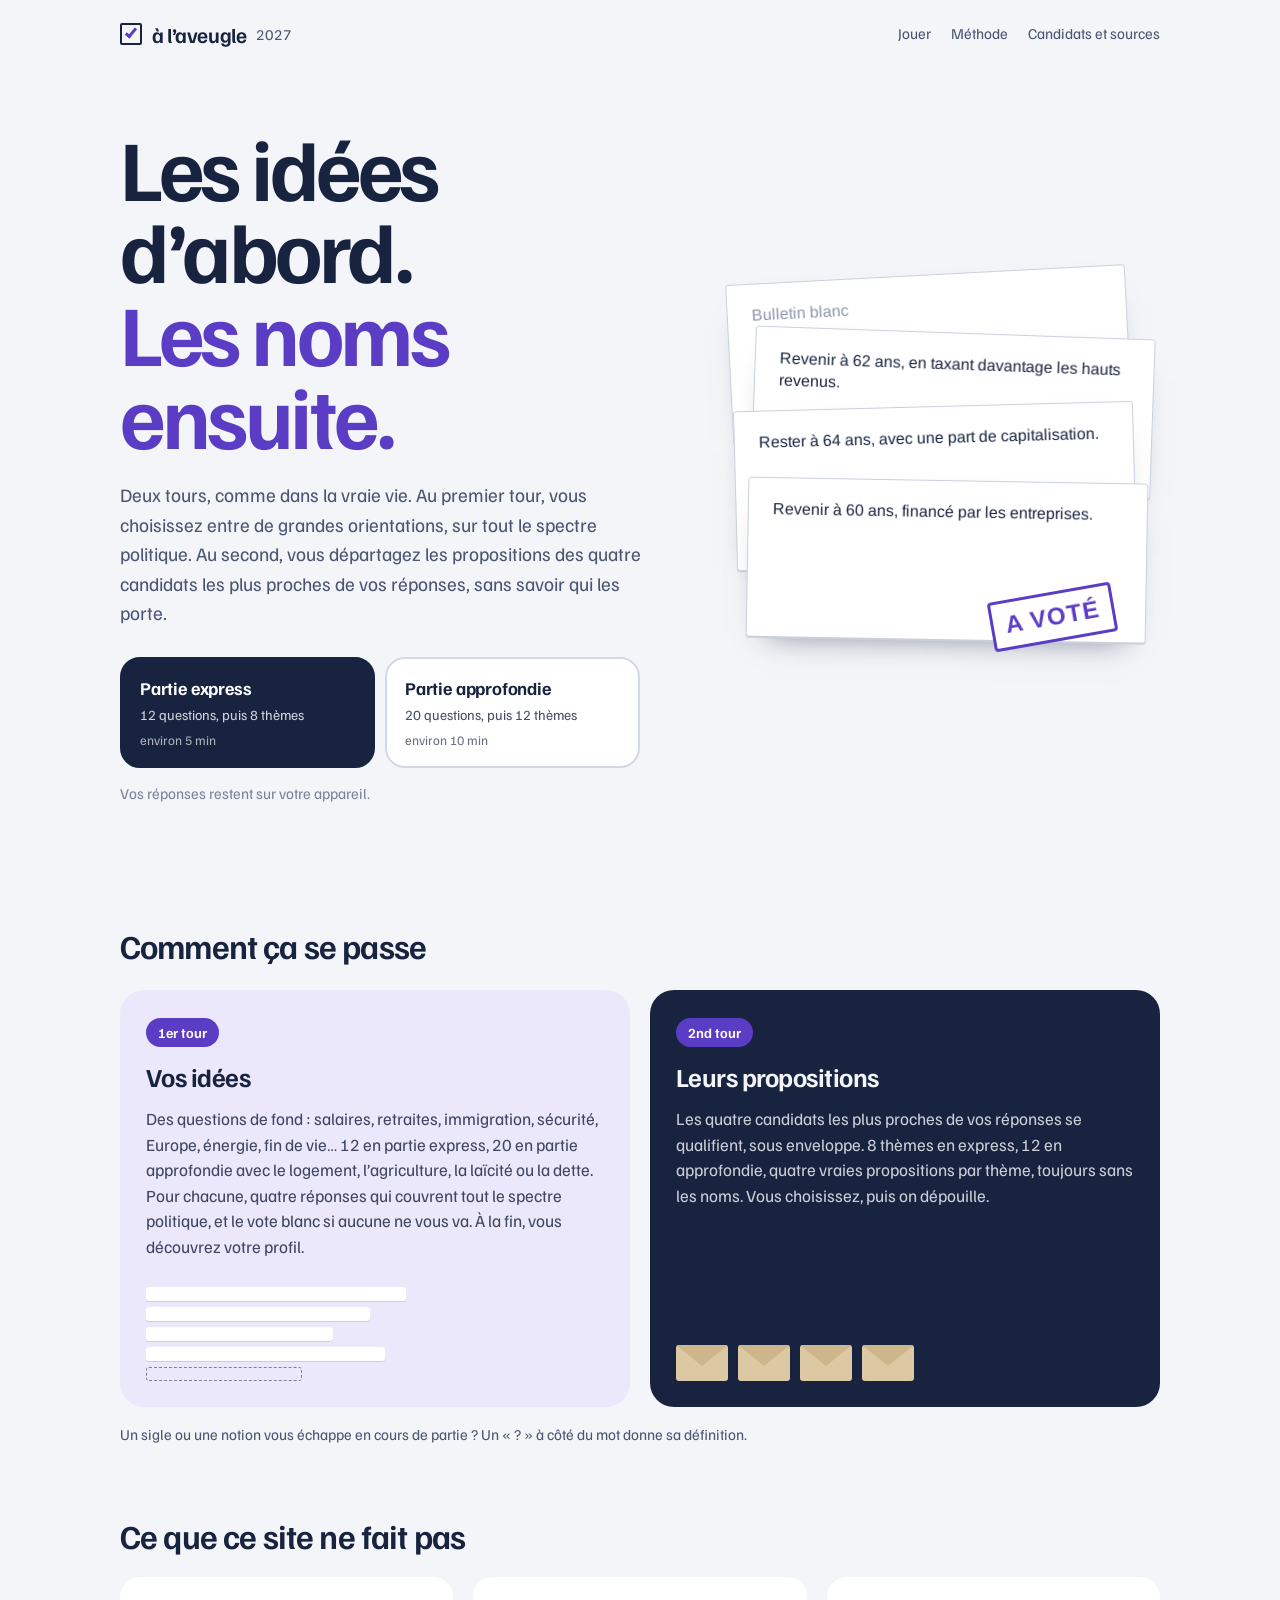
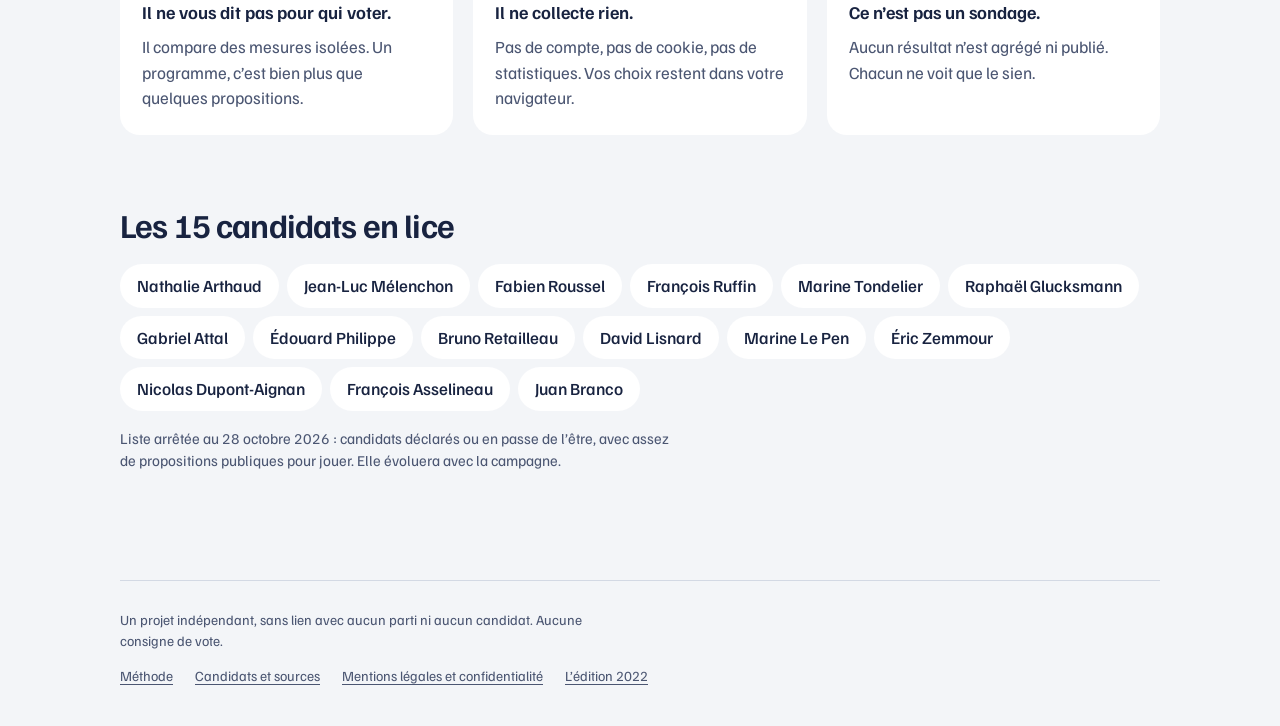
==== index.html @ 5c39a423 "À l'aveugle 2027 : mise en ligne sous l'organisation alaveugle2027 Co-Authored-By: Claude Opus 5.5 <" ====
<!doctype html>
<html lang="fr">
<head>
  <meta charset="utf-8">
  <meta name="viewport" content="width=device-width, initial-scale=1, viewport-fit=cover">
  <title>À l’aveugle 2027 · Des idées d’abord, les noms ensuite</title>
  <meta name="description" content="Un jeu en deux tours pour la présidentielle 2027 : choisissez des idées sans savoir qui les porte, puis découvrez les candidats qui vous ressemblent.">
  <meta property="og:title" content="À l’aveugle 2027">
  <meta property="og:description" content="Des idées d’abord, les noms ensuite. Deux tours, environ cinq minutes, aucune donnée collectée.">
  <meta property="og:type" content="website">
  <meta name="theme-color" content="#F3F5F8" media="(prefers-color-scheme: light)">
  <meta name="theme-color" content="#10172A" media="(prefers-color-scheme: dark)">
  <link rel="icon" href="data:image/svg+xml,%3Csvg xmlns='http://www.w3.org/2000/svg' viewBox='0 0 32 32'%3E%3Crect x='3' y='6' width='26' height='20' rx='1.5' fill='%23fff' stroke='%23182340' stroke-width='2'/%3E%3Cpath d='M9 16.5l4.5 4L23 11' fill='none' stroke='%235B3CC4' stroke-width='3.2' stroke-linecap='round' stroke-linejoin='round'/%3E%3C/svg%3E">
  <script type="module" crossorigin src="./assets/index-DDqGh8D1.js"></script>
  <link rel="stylesheet" crossorigin href="./assets/index-BoQ_XNxM.css">
</head>
<body>
  <div id="root"></div>
  <noscript>Ce jeu a besoin de JavaScript pour fonctionner.</noscript>
</body>
</html>
---- assets/index-BoQ_XNxM.css ----
@font-face{font-family:Familjen Grotesk Variable;font-style:normal;font-display:swap;font-weight:400 700;src:url(./familjen-grotesk-vietnamese-wght-normal-DKRsWTd7.woff2) format("woff2-variations");unicode-range:U+0102-0103,U+0110-0111,U+0128-0129,U+0168-0169,U+01A0-01A1,U+01AF-01B0,U+0300-0301,U+0303-0304,U+0308-0309,U+0323,U+0329,U+1EA0-1EF9,U+20AB}@font-face{font-family:Familjen Grotesk Variable;font-style:normal;font-display:swap;font-weight:400 700;src:url(./familjen-grotesk-latin-ext-wght-normal-Cvgdx4cy.woff2) format("woff2-variations");unicode-range:U+0100-02BA,U+02BD-02C5,U+02C7-02CC,U+02CE-02D7,U+02DD-02FF,U+0304,U+0308,U+0329,U+1D00-1DBF,U+1E00-1E9F,U+1EF2-1EFF,U+2020,U+20A0-20AB,U+20AD-20C0,U+2113,U+2C60-2C7F,U+A720-A7FF}@font-face{font-family:Familjen Grotesk Variable;font-style:normal;font-display:swap;font-weight:400 700;src:url(./familjen-grotesk-latin-wght-normal-CfZa4wxB.woff2) format("woff2-variations");unicode-range:U+0000-00FF,U+0131,U+0152-0153,U+02BB-02BC,U+02C6,U+02DA,U+02DC,U+0304,U+0308,U+0329,U+2000-206F,U+20AC,U+2122,U+2191,U+2193,U+2212,U+2215,U+FEFF,U+FFFD}@font-face{font-family:Arimo;font-style:normal;font-display:swap;font-weight:400;src:url(./arimo-latin-400-normal-Bqnq6eT5.woff2) format("woff2"),url(./arimo-latin-400-normal-Cd1L7MI3.woff) format("woff")}@font-face{font-family:Arimo;font-style:normal;font-display:swap;font-weight:700;src:url(./arimo-latin-700-normal-DhEW593l.woff2) format("woff2"),url(./arimo-latin-700-normal-x_huS3KV.woff) format("woff")}:root{--bg: #F3F5F8;--surface: #FFFFFF;--ink: #182340;--ink-soft: #4B5672;--ink-faint: #7A8399;--rule: #D3D9E4;--violet: #5B3CC4;--violet-wash: #ECE8FB;--slip: #FFFFFF;--slip-ink: #182340;--slip-edge: #C9D0DC;--btn: #182340;--btn-ink: #FFFFFF;--focus: #5B3CC4;--ui: "Familjen Grotesk Variable", "Familjen Grotesk", system-ui, sans-serif;--print: "Arimo", Arial, Helvetica, sans-serif;--gutter: 20px;--measure: 66ch;color-scheme:light}@media (prefers-color-scheme: dark){:root:not([data-theme=light]){--bg: #10172A;--surface: #182036;--ink: #E6EAF2;--ink-soft: #A3ADC2;--ink-faint: #7C869C;--rule: #2A3450;--violet: #A18BFF;--violet-wash: #241E44;--slip: #EEF1F6;--slip-ink: #182340;--slip-edge: #EEF1F6;--btn: #E6EAF2;--btn-ink: #10172A;--focus: #A18BFF;color-scheme:dark}}:root[data-theme=dark]{--bg: #10172A;--surface: #182036;--ink: #E6EAF2;--ink-soft: #A3ADC2;--ink-faint: #7C869C;--rule: #2A3450;--violet: #A18BFF;--violet-wash: #241E44;--slip: #EEF1F6;--slip-ink: #182340;--slip-edge: #EEF1F6;--btn: #E6EAF2;--btn-ink: #10172A;--focus: #A18BFF;color-scheme:dark}@media (min-width: 760px){:root{--gutter: 40px}}*,*:before,*:after{box-sizing:border-box}html{-webkit-text-size-adjust:100%}body{margin:0;background:var(--bg);color:var(--ink);font-family:var(--ui);font-size:17px;line-height:1.5;font-feature-settings:"ss01";-webkit-font-smoothing:antialiased}h1,h2,h3,p,ol,ul,dl,dd{margin:0}a{color:inherit;text-decoration-thickness:1px;text-underline-offset:3px}a:hover{text-decoration-color:var(--violet)}:focus-visible{outline:3px solid var(--focus);outline-offset:3px;border-radius:2px}button{font:inherit;color:inherit}[hidden]{display:none!important}.skip{position:absolute;left:-9999px}.skip:focus{left:var(--gutter);top:8px;background:var(--surface);padding:8px 12px;z-index:10}.site{min-height:100vh;display:flex;flex-direction:column}.main{flex:1;width:100%;max-width:1120px;margin:0 auto;padding:0 var(--gutter) 72px;outline:none}.masthead{width:100%;max-width:1120px;margin:0 auto;padding:18px var(--gutter);display:flex;flex-wrap:wrap;align-items:center;justify-content:space-between;gap:10px 24px}.wordmark{display:inline-flex;align-items:center;gap:10px;text-decoration:none}.wordmark-box{width:22px;height:22px;border:2px solid var(--ink);border-radius:2px;position:relative;flex:none}.wordmark-box:after{content:"";position:absolute;left:6px;top:1px;width:6px;height:12px;border:solid var(--violet);border-width:0 3px 3px 0;transform:rotate(40deg)}.wordmark-text{font-weight:650;font-size:21px;letter-spacing:-.02em}.wordmark-year{font-size:15px;color:var(--ink-soft);font-variant-numeric:tabular-nums}.nav{display:flex;gap:4px 20px;flex-wrap:wrap}.nav-link{text-decoration:none;color:var(--ink-soft);font-size:15px;padding:4px 0;border-bottom:2px solid transparent}.nav-link:hover{color:var(--ink)}.nav-link[aria-current=page]{color:var(--ink);border-bottom-color:var(--violet)}.btn{display:inline-flex;align-items:center;justify-content:center;min-height:48px;padding:0 24px;border-radius:999px;border:2px solid var(--btn);cursor:pointer;font-weight:600;font-size:17px;text-decoration:none;transition:background-color .18s,color .18s,border-color .18s,transform .18s}.btn-primary{background:var(--btn);color:var(--btn-ink)}.btn-primary:hover{background:var(--violet);border-color:var(--violet);color:#fff;transform:translateY(-1px)}.btn-big{min-height:58px;padding:0 34px;font-size:18px}.btn-quiet{background:transparent;color:var(--ink);border-color:transparent;text-decoration:underline;text-underline-offset:4px;padding:0 6px}.btn-quiet:hover{color:var(--violet)}.btn-small{min-height:40px;font-size:15px;font-weight:500}.btn:disabled{opacity:.45;cursor:default;transform:none}.hero{display:grid;gap:36px;align-items:center;padding:24px 0 56px}@media (min-width: 900px){.hero{grid-template-columns:1.1fr .9fr;padding:56px 0 88px;gap:56px}}.hero-title{font-weight:680;font-size:clamp(2.7rem,9vw,5.4rem);line-height:.96;letter-spacing:-.04em}.hero-line{display:block}.hero-blur{color:var(--violet);animation:unblur 1.4s cubic-bezier(.2,.7,.2,1) .5s both}@keyframes unblur{0%{filter:blur(14px);opacity:.25}to{filter:blur(0);opacity:1}}.hero-lede{margin-top:24px;font-size:19px;line-height:1.55;color:var(--ink-soft);max-width:50ch}.hero-actions{margin-top:30px;display:flex;flex-wrap:wrap;gap:12px;align-items:center}.hero-meta{margin-top:14px;font-size:15px;color:var(--ink-faint)}.hero-visual{position:relative}.fan{position:relative;height:380px;width:calc(100% - 36px);max-width:400px;margin:0 auto}.fan-slip{position:absolute;left:0;right:0;height:160px;padding:20px 24px;border-radius:3px;background:var(--slip);color:var(--slip-ink);border:1px solid var(--slip-edge);font-family:var(--print);font-size:16px;line-height:1.4;box-shadow:0 1px 0 var(--slip-edge),0 18px 30px -22px #18234099;animation:deal .6s cubic-bezier(.2,.8,.2,1) both;animation-delay:calc(var(--i) * .15s + .25s)}@keyframes deal{0%{translate:0 -70px;opacity:0}to{translate:0 0;opacity:1}}.fan-blank{top:0;transform:rotate(-3deg) translate(-10px);color:#8a93a8}.fan-0{top:58px;transform:rotate(2deg) translate(14px)}.fan-1{top:132px;transform:rotate(-1.5deg) translate(-4px)}.fan-2{top:206px;transform:rotate(1deg) translate(8px)}.fan-stamp,.stamp{font-family:var(--print);font-weight:700;color:var(--violet);border:3px solid var(--violet);border-radius:4px;padding:4px 12px;letter-spacing:.04em;text-transform:uppercase;pointer-events:none}.fan-stamp{position:absolute;right:6%;bottom:12px;font-size:24px;transform:rotate(-10deg);background:var(--slip);z-index:2;animation:slam .4s cubic-bezier(.2,.9,.3,1.4) 1.35s both}@keyframes slam{0%{scale:2.4;opacity:0}70%{opacity:1}to{scale:1;opacity:1}}.section-title{font-size:clamp(1.6rem,4.5vw,2.1rem);font-weight:650;letter-spacing:-.025em;line-height:1.12}.steps,.promise,.roster{padding:36px 0}.steps-list{list-style:none;padding:0;margin-top:24px;display:grid;gap:16px}@media (min-width: 760px){.steps-list{grid-template-columns:1fr 1fr;gap:20px}}.step{border-radius:24px;padding:28px 26px 26px;display:flex;flex-direction:column;gap:10px;overflow:hidden}.step-one{background:var(--violet-wash)}.step-two{background:#182340;color:#f3f5f8}:root[data-theme=dark] .step-two{background:#26305a}@media (prefers-color-scheme: dark){:root:not([data-theme=light]) .step-two{background:#26305a}}.step-tag{align-self:flex-start;font-size:14px;font-weight:650;padding:4px 12px;border-radius:999px;background:var(--violet);color:#fff}.step h3{font-size:26px;font-weight:680;letter-spacing:-.02em}.step p:not(.step-tag){color:inherit;opacity:.82;max-width:46ch}.step-art{margin-top:auto;padding-top:18px;display:grid;gap:6px;max-width:260px}.step-art span{height:14px;border-radius:3px;background:var(--slip);box-shadow:0 1px 0 var(--slip-edge)}.step-art span:nth-child(2){width:86%}.step-art span:nth-child(3){width:72%}.step-art span:nth-child(4){width:92%}.step-art span.dash{background:transparent;border:1.5px dashed var(--ink-faint);box-shadow:none;width:60%}.envelopes-art{grid-template-columns:repeat(4,52px);gap:10px}.envelopes-art i{height:36px;border-radius:3px;background:#dcc9a3;position:relative;overflow:hidden}.envelopes-art i:before{content:"";position:absolute;inset:0 0 auto;height:21px;background:#cdb68b;clip-path:polygon(0 0,100% 0,50% 100%)}.steps-help{margin-top:16px;font-size:15px;color:var(--ink-soft)}.promise-list{margin-top:22px;display:grid;gap:14px}@media (min-width: 760px){.promise-list{grid-template-columns:repeat(3,1fr);gap:20px}}.promise-list>div{background:var(--surface);border-radius:20px;padding:22px 22px 24px}.promise-list dt{font-weight:650;font-size:18px;margin-bottom:8px}.promise-list dd{color:var(--ink-soft)}.chips{list-style:none;padding:0;margin-top:20px;display:flex;flex-wrap:wrap;gap:8px}.chips a{display:inline-block;padding:8px 16px;border-radius:999px;background:var(--surface);text-decoration:none;font-weight:500;border:1.5px solid transparent;transition:border-color .15s,color .15s}.chips a:hover{border-color:var(--violet);color:var(--violet)}.roster-note{margin-top:16px;color:var(--ink-soft);max-width:62ch;font-size:15px}.ballot{max-width:720px;margin:0 auto;padding-top:20px}.ballot-head{display:flex;flex-direction:column;gap:10px;margin-bottom:30px}.ballot-round{font-size:15px;font-weight:600;color:var(--ink-soft)}.ballot-count{font-weight:400;color:var(--ink-faint);margin-left:8px;font-variant-numeric:tabular-nums}.ticks{display:flex;gap:4px}.tick{flex:1;height:5px;border-radius:1px;background:var(--rule)}.tick.is-done{background:var(--ink)}.tick.is-current{background:var(--violet)}.ballot-kicker{color:var(--violet);font-weight:600;font-size:15px}.ballot-prompt{margin-top:6px;font-size:clamp(1.6rem,5vw,2.25rem);line-height:1.15;font-weight:620;letter-spacing:-.02em;outline:none}.slips{margin-top:26px;display:grid;gap:12px}.ballot-sheet{animation:sheet-in .42s cubic-bezier(.2,.8,.2,1) both}.ballot.is-leaving .ballot-sheet{animation:sheet-out .26s ease-in forwards}@keyframes sheet-in{0%{opacity:0;translate:28px 0}to{opacity:1;translate:0 0}}@keyframes sheet-out{to{opacity:0;translate:-36px 0}}.slip{position:relative;padding:18px 20px;min-height:64px;border-radius:4px;background:var(--slip);color:var(--slip-ink);border:1px solid var(--slip-edge);font-family:var(--print);font-size:17px;line-height:1.45;box-shadow:0 1px 0 var(--slip-edge),0 10px 22px -20px #18234080;transition:transform .15s ease,box-shadow .15s ease,border-color .15s,opacity .2s;animation:slip-in .4s cubic-bezier(.2,.8,.2,1) both;animation-delay:calc(var(--i) * 60ms + 80ms)}@keyframes slip-in{0%{opacity:0;translate:0 14px}to{opacity:1;translate:0 0}}.slip-hit{position:absolute;top:0;right:0;bottom:0;left:0;z-index:1;width:100%;background:transparent;border:0;border-radius:inherit;cursor:pointer;padding:0}.slip-hit:disabled{cursor:default}.slip-hit:focus-visible{outline:3px solid var(--focus);outline-offset:3px}.slip-text{position:relative;display:block;pointer-events:none}.slip:has(.slip-hit:hover:not(:disabled)){border-color:var(--violet);box-shadow:0 0 0 1px var(--violet),0 14px 26px -18px #5b3cc48c;transform:translateY(-1px)}.slip:has(.slip-hit:active:not(:disabled)){transform:translateY(1px)}.slip.is-off{opacity:.38}.slip.is-chosen{z-index:1;border-color:var(--violet);box-shadow:0 0 0 2px var(--violet)}.slip-blank{background:transparent;color:var(--ink-soft);border:1.5px dashed var(--ink-faint);box-shadow:none;font-family:var(--ui)}.slip.slip-blank:has(.slip-hit:hover:not(:disabled)){color:var(--ink);box-shadow:none}.slip .stamp{position:absolute;right:12px;bottom:-16px;z-index:2;font-size:17px;background:var(--slip);transform:rotate(-7deg);animation:stamp .32s cubic-bezier(.2,.9,.3,1.3) both}@keyframes stamp{0%{transform:rotate(-7deg) scale(1.9);opacity:0}to{transform:rotate(-7deg) scale(1);opacity:1}}.ballot-note{margin-top:18px;font-size:14px;color:var(--ink-faint)}.ballot #back{margin-top:14px;margin-left:-6px}.term-q{position:relative;z-index:2;pointer-events:auto;display:inline-grid;place-items:center;width:19px;height:19px;margin:0 1px 0 4px;padding:0;vertical-align:2px;border:0;border-radius:50%;cursor:pointer;background:var(--violet-wash);color:var(--violet);font:700 12px/1 var(--ui);transition:background-color .15s,color .15s,transform .15s}.term-q:hover{background:var(--violet);color:#fff;transform:scale(1.12)}.slip .term-q,.fan .term-q{background:#ece8fb;color:#5b3cc4}.slip .term-q:hover{background:#5b3cc4;color:#fff}.ballot-prompt .term-q{vertical-align:6px;width:22px;height:22px;font-size:13px}.sheet{border:0;padding:0;margin:auto auto 0;width:100%;max-width:560px;background:var(--surface);color:var(--ink);border-radius:24px 24px 0 0;box-shadow:0 -20px 60px -20px #10172a80}.sheet[open]{animation:sheet-up .32s cubic-bezier(.2,.8,.2,1)}@keyframes sheet-up{0%{translate:0 40px;opacity:0}}@media (min-width: 640px){.sheet{margin:auto;border-radius:24px}}.sheet::backdrop{background:#10172a73;-webkit-backdrop-filter:blur(2px);backdrop-filter:blur(2px)}.sheet-body{padding:26px 24px calc(22px + env(safe-area-inset-bottom,0px));display:grid;gap:10px}.sheet-kicker{font-size:14px;font-weight:600;color:var(--violet)}.sheet-title{font-size:26px;font-weight:680;letter-spacing:-.02em;line-height:1.15}.sheet-text{font-size:17px;line-height:1.55;color:var(--ink-soft)}.sheet-close{margin-top:10px;justify-self:start}.interlude{max-width:760px;margin:0 auto;padding-top:20px}.family-name{margin-top:12px;font-size:clamp(2.3rem,8vw,4rem);line-height:1;font-weight:650;letter-spacing:-.035em}.family-summary{margin-top:16px;font-size:19px;color:var(--ink-soft);max-width:54ch}.interlude-blank{margin-top:12px;color:var(--ink-faint);font-size:15px}.gauges,.positions{margin-top:36px;display:grid;gap:22px}.gauge-label{font-weight:600;font-size:15px}.gauge-track{position:relative;height:22px;margin-top:6px}.gauge-track:before{content:"";position:absolute;left:0;right:0;top:10px;height:2px;background:var(--rule)}.gauge-track:after{content:"";position:absolute;left:50%;top:5px;width:1px;height:12px;background:var(--ink-faint)}.gauge-dot{position:absolute;top:2px;left:var(--to);width:18px;height:18px;margin-left:-9px;border-radius:50%;background:var(--violet);box-shadow:0 0 0 4px var(--bg);animation:dot-in 1s cubic-bezier(.2,.8,.2,1) both;animation-delay:calc(var(--i) * .12s + .7s)}@keyframes dot-in{0%{left:50%;scale:.4;opacity:0}30%{opacity:1}}.reveal-0,.reveal-1,.reveal-2,.gauges,.sealed,.interlude-actions{animation:rise .6s cubic-bezier(.2,.8,.2,1) both}.reveal-1{animation:focus-in 1.1s cubic-bezier(.2,.7,.2,1) .15s both}.reveal-2{animation-delay:.45s}.gauges{animation-delay:.6s}.sealed{animation-delay:1.2s}.interlude-actions{animation-delay:1.6s}@keyframes rise{0%{opacity:0;translate:0 16px}to{opacity:1;translate:0 0}}@keyframes focus-in{0%{opacity:0;filter:blur(12px);letter-spacing:.02em}to{opacity:1;filter:blur(0)}}.gauge-mark{position:absolute;top:3px;width:3px;height:16px;margin-left:-1.5px;background:var(--ink);opacity:.55;border-radius:1px}.gauge-ends{display:flex;justify-content:space-between;gap:16px;font-size:13px;color:var(--ink-faint)}.gauge-ends span:last-child{text-align:right}.gauge-none{font-size:13px;color:var(--ink-faint);font-style:italic}.sealed{margin-top:36px;padding:24px;border-radius:22px;background:var(--surface);display:grid;gap:20px}.sealed-text{max-width:52ch}.envelopes{display:flex;gap:14px;flex-wrap:wrap}.envelope{position:relative;width:74px;height:50px;background:#dcc9a3;border-radius:3px;overflow:hidden;box-shadow:0 10px 18px -14px #0009;animation:env-drop .5s cubic-bezier(.2,.9,.3,1.2) both;animation-delay:calc(var(--i) * .13s + 1.4s)}@keyframes env-drop{0%{opacity:0;translate:0 -24px;rotate:-10deg}to{opacity:1;translate:0 0;rotate:0deg}}.envelope:before{content:"";position:absolute;left:0;right:0;top:0;height:30px;background:#cdb68b;clip-path:polygon(0 0,100% 0,50% 100%)}.interlude-actions{margin-top:36px;display:flex;flex-wrap:wrap;gap:12px;align-items:center}.results{max-width:760px;margin:0 auto;padding-top:20px}.page-title{font-size:clamp(2.2rem,7vw,3.4rem);line-height:1.02;font-weight:650;letter-spacing:-.03em;margin-top:8px}.results-lede{margin-top:16px;color:var(--ink-soft);font-size:18px;max-width:56ch}.count{list-style:none;padding:0;margin-top:30px;border-top:2px solid var(--ink)}.count-row{display:grid;grid-template-columns:36px 1fr;gap:6px 14px;align-items:center;padding:16px 0;border-bottom:1px solid var(--rule)}@media (min-width: 640px){.count-row{grid-template-columns:44px 1fr 220px}}.count-rank{font-size:28px;font-weight:650;font-variant-numeric:tabular-nums;color:var(--ink-faint)}.count-row.is-first .count-rank{color:var(--violet)}.count-name{font-size:21px;font-weight:620;letter-spacing:-.01em}.count-row.is-first .count-name{font-size:26px}.count-party{font-size:14px;color:var(--ink-soft)}.count-sealed{color:var(--ink-faint);font-style:italic}.count-row.is-open .count-who{animation:unseal .45s ease both}@keyframes unseal{0%{opacity:0;transform:translateY(6px)}to{opacity:1;transform:none}}.count-votes{grid-column:2;display:flex;align-items:center;gap:12px}@media (min-width: 640px){.count-votes{grid-column:3}}.count-bar{flex:1;height:8px;background:var(--rule);border-radius:1px;overflow:hidden}.count-bar span{display:block;height:100%;background:var(--ink);transform-origin:left;transition:transform .6s ease}.count-row.is-first .count-bar span{background:var(--violet)}.count-row:not(.is-open) .count-bar span{transform:scaleX(0)!important}.count-num{font-size:15px;color:var(--ink-soft);font-variant-numeric:tabular-nums;min-width:52px;text-align:right}.count-blank .count-name{font-weight:500;color:var(--ink-soft);font-size:18px}.results-actions{margin-top:28px;display:flex;flex-wrap:wrap;gap:12px;align-items:center}.share-status{font-size:14px;color:var(--ink-soft)}.detail,.recap{margin-top:48px;padding-top:32px;border-top:1px solid var(--rule)}.picks{list-style:none;padding:0;margin-top:20px;display:grid;gap:0}.pick{padding:20px 0;border-bottom:1px solid var(--rule)}.pick-theme{font-size:14px;font-weight:600;color:var(--violet)}.pick-text{margin-top:6px;font-family:var(--print);font-size:17px;line-height:1.45;max-width:var(--measure)}.pick-blank{font-family:var(--ui);color:var(--ink-faint)}.pick-author{margin-top:8px;font-weight:620}.pick-meta{font-size:14px;color:var(--ink-soft)}.source{color:var(--ink-soft)}.pick-others{margin-top:10px}.pick-others summary{cursor:pointer;font-size:14px;color:var(--ink-soft)}.pick-others ul{list-style:none;padding:6px 0 0 14px;border-left:2px solid var(--rule);margin-top:8px;display:grid;gap:14px}.pick-others ul p:first-child{font-family:var(--print);font-size:16px}.recap p{margin-top:12px;max-width:var(--measure)}.fineprint{font-size:14px;color:var(--ink-faint)}.prose-page{max-width:720px;padding-top:20px}.prose-page.wide{max-width:860px}.prose-page .lede{margin-top:16px;font-size:19px;color:var(--ink-soft);max-width:56ch}.prose-page h2{margin-top:44px;font-size:24px;font-weight:620;letter-spacing:-.015em}.prose-page>p,.prose-page>ul,.prose-page>ol{margin-top:14px;max-width:var(--measure)}.prose-page ul,.prose-page ol{padding-left:22px;display:grid;gap:8px}.axis-list strong{font-weight:620}.kinds li{padding-left:4px}.kind-count{color:var(--ink-faint);font-size:15px;margin-left:6px}.positions{margin-top:22px}.muted{color:var(--ink-faint)}.cands{margin-top:32px;border-top:2px solid var(--ink)}.cand{border-bottom:1px solid var(--rule)}.cand summary{cursor:pointer;padding:18px 0;list-style:none;display:grid;gap:2px}.cand summary::-webkit-details-marker{display:none}.cand summary:after{content:"+";position:absolute;right:0}.cand{position:relative}.cand summary{position:relative;padding-right:32px}.cand summary:after{top:16px;font-size:22px;color:var(--ink-soft)}.cand[open] summary:after{content:"−"}.cand-name{font-size:20px;font-weight:620}.cand-party{color:var(--ink-soft);font-size:15px}.cand-note{color:var(--ink-faint);font-size:14px}.cand-cards{list-style:none;padding:0 0 22px!important;display:grid;gap:18px!important}.cand-cards p:nth-child(2){font-family:var(--print);margin-top:4px}.empty{max-width:640px;padding-top:40px;display:grid;gap:18px;justify-items:start}.footer{width:calc(100% - 2 * var(--gutter));max-width:calc(1120px - 2 * var(--gutter));margin:0 auto;padding:28px 0 40px;border-top:1px solid var(--rule);display:grid;gap:14px}.footer-claim{font-size:14px;color:var(--ink-soft);max-width:60ch}.footer-nav{display:flex;flex-wrap:wrap;gap:8px 22px;font-size:14px}.footer-nav a{color:var(--ink-soft)}@media (prefers-reduced-motion: reduce){*,*:before,*:after{animation:none!important;transition:none!important}.tv-card.is-open .tv-inner{transform:none}.tv-back{display:none}.tv-front{transform:none}}.table-wrap{margin-top:12px;overflow-x:auto;max-width:100%}.pos-table{border-collapse:collapse;font-size:14px;font-variant-numeric:tabular-nums;min-width:560px}.pos-table th,.pos-table td{padding:7px 10px;border-bottom:1px solid var(--rule);text-align:right}.pos-table th:first-child{text-align:left;font-weight:500}.pos-table thead th{font-weight:600;color:var(--ink-soft)}.urn-stage{margin-top:28px;display:grid;justify-items:center;gap:18px;padding:10px 0 20px}.urn{position:relative;width:230px;height:270px}.urn-box{position:absolute;left:0;right:0;bottom:0;height:170px;z-index:2;border:3px solid var(--ink);border-top-width:10px;border-radius:8px 8px 12px 12px;background:color-mix(in srgb,var(--ink) 7%,transparent);-webkit-backdrop-filter:blur(1px);backdrop-filter:blur(1px)}.urn-slot{position:absolute;left:50%;top:-10px;width:96px;height:10px;margin-left:-48px;background:var(--bg)}.urn-env{position:absolute;left:50%;top:0;width:84px;height:56px;margin-left:-42px;z-index:1;background:#dcc9a3;border-radius:3px;overflow:hidden;box-shadow:0 8px 16px -12px #0009;animation:into-urn .9s cubic-bezier(.5,0,.6,1) both;animation-delay:calc(var(--i) * .42s + .2s)}.urn-env:before{content:"";position:absolute;inset:0 0 auto;height:32px;background:#cdb68b;clip-path:polygon(0 0,100% 0,50% 100%)}@keyframes into-urn{0%{opacity:0;translate:0 -40px;rotate:-6deg}25%{opacity:1;translate:0 10px;rotate:0deg}to{opacity:1;translate:calc((var(--i) - 1.5) * 26px) 180px;rotate:calc((var(--i) - 1.5) * 9deg)}}.urn-caption{color:var(--ink-soft);animation:rise .5s ease .3s both}.count-row.is-open .count-who{animation:unseal .5s cubic-bezier(.2,.8,.2,1) both}@keyframes unseal{0%{opacity:0;translate:0 10px;filter:blur(8px)}to{opacity:1;translate:0 0;filter:blur(0)}}.count-sealed:before{content:"";display:inline-block;width:30px;height:20px;margin-right:10px;vertical-align:-4px;background:#dcc9a3;border-radius:2px;clip-path:polygon(0 0,50% 55%,100% 0,100% 100%,0 100%)}.tie-banner{margin-bottom:18px;padding:14px 18px;border-radius:16px;background:var(--violet);color:#fff;font-weight:600;line-height:1.4;animation:rise .5s cubic-bezier(.2,.8,.2,1) both}.plateau{margin-top:28px;padding:14px;border-radius:26px;background:#182340;color:#f3f5f8;box-shadow:0 30px 60px -40px #10172acc;animation:rise .5s cubic-bezier(.2,.8,.2,1) both}@media (min-width: 640px){.plateau{padding:18px}}:root[data-theme=dark] .plateau{background:#1d2647}@media (prefers-color-scheme: dark){:root:not([data-theme=light]) .plateau{background:#1d2647}}.plateau-bar{display:flex;align-items:center;gap:10px;padding:4px 6px 14px;font-size:14px;font-weight:600}.plateau-bar-right{margin-left:auto;font-weight:400;opacity:.7;font-variant-numeric:tabular-nums}.live-dot{width:10px;height:10px;border-radius:50%;background:#a18bff;box-shadow:0 0 #a18bffb3;animation:live 1.6s infinite}@keyframes live{70%{box-shadow:0 0 0 9px #a18bff00}to{box-shadow:0 0 #a18bff00}}.tv-grid{list-style:none;padding:0;margin:0;display:grid;gap:10px}@media (min-width: 640px){.tv-grid{grid-template-columns:repeat(3,1fr)}.tv-card.is-winner{grid-column:1 / -1}}.tv-card{perspective:1200px;display:grid}.tv-inner{display:grid;height:100%;transform-style:preserve-3d;transition:transform .75s cubic-bezier(.3,.7,.2,1)}.tv-card.is-open .tv-inner{transform:rotateY(180deg)}.tv-face{grid-area:1 / 1;backface-visibility:hidden;-webkit-backface-visibility:hidden;border-radius:18px;min-height:112px}.tv-back{position:relative;overflow:hidden;background:#dcc9a3;display:grid;place-items:center}.tv-env{position:absolute;inset:0 0 auto;height:62%;background:#cdb68b;clip-path:polygon(0 0,100% 0,50% 100%)}.tv-rank-back{position:relative;font-size:40px;font-weight:700;color:#18234059}.tv-front{transform:rotateY(180deg);position:relative;overflow:hidden;background:#fff;color:#182340;padding:14px 16px 16px;display:grid;grid-template-columns:auto 1fr auto;grid-template-rows:auto auto auto;column-gap:12px;row-gap:4px;align-items:center}.tv-rank{grid-column:1 / -1;justify-self:start;font-size:12px;font-weight:700;padding:2px 9px;border-radius:999px;background:#ece8fb;color:#5b3cc4}.tv-mono{grid-row:2;width:48px;height:48px;border-radius:50%;display:grid;place-items:center;font-weight:700;font-size:17px;letter-spacing:.02em;background:#182340;color:#fff}.tv-who{grid-row:2;min-width:0}.tv-name{font-weight:680;font-size:18px;line-height:1.15;letter-spacing:-.01em}.tv-party{font-size:13px;color:#4b5672;line-height:1.3}.tv-pct{grid-row:2;font-size:30px;font-weight:700;font-variant-numeric:tabular-nums;letter-spacing:-.03em}.tv-pct span{font-size:.55em;font-weight:600}.tv-votes{grid-column:1 / -1;grid-row:3;font-size:13px;color:#4b5672}.tv-bar{grid-column:1 / -1;height:6px;border-radius:3px;background:#e3e7ef;overflow:hidden;margin-top:4px}.tv-bar span{display:block;height:100%;background:#182340;transform-origin:left;transition:transform 1s cubic-bezier(.2,.8,.2,1) .35s;border-radius:3px}.tv-card.is-winner .tv-front{background:#5b3cc4;color:#fff;padding:20px 22px 22px;min-height:160px}.tv-card.is-winner .tv-face{min-height:160px}.tv-card.is-winner .tv-rank{background:#ffffff2e;color:#fff;font-size:13px}.tv-card.is-winner .tv-mono{width:72px;height:72px;font-size:26px;background:#fff;color:#5b3cc4}.tv-card.is-winner .tv-name{font-size:clamp(22px,5vw,32px)}.tv-card.is-winner .tv-party,.tv-card.is-winner .tv-votes{color:#fffc}.tv-card.is-winner .tv-pct{font-size:clamp(38px,9vw,56px)}.tv-card.is-winner .tv-bar{background:#ffffff40}.tv-card.is-winner .tv-bar span{background:#fff}.tv-card.is-winner.is-open .tv-front:after{content:"";position:absolute;top:0;right:0;bottom:0;left:0;pointer-events:none;background:linear-gradient(105deg,transparent 35%,rgba(255,255,255,.35) 50%,transparent 65%);translate:-100% 0;animation:shine 1.2s ease .9s both}@keyframes shine{to{translate:100% 0}}.plateau-foot{padding:14px 6px 4px;font-size:14px;display:grid;gap:6px;opacity:.9}.plateau-foot .blank-ahead{color:#fff;font-size:16px}.method-h3{margin-top:28px;font-size:19px;font-weight:650}.formats{margin-top:14px;display:grid;gap:10px;max-width:520px}@media (min-width: 520px){.formats{grid-template-columns:1fr 1fr}}.hero-actions:empty{display:none}.hero-actions:empty+.formats{margin-top:30px}.format{display:grid;gap:2px;text-align:left;cursor:pointer;padding:16px 18px 15px;border-radius:20px;background:var(--surface);color:var(--ink);border:2px solid var(--rule);transition:border-color .18s,transform .18s,box-shadow .18s,background-color .18s}.format:hover{border-color:var(--violet);transform:translateY(-2px);box-shadow:0 14px 28px -20px #5b3cc4b3}.format.is-main{background:var(--btn);color:var(--btn-ink);border-color:var(--btn)}.format.is-main:hover{background:var(--violet);border-color:var(--violet);color:#fff}.format-name{font-size:18px;font-weight:680;letter-spacing:-.01em}.format-meta{font-size:14px;opacity:.8}.format-time{font-size:13px;opacity:.65;margin-top:4px}
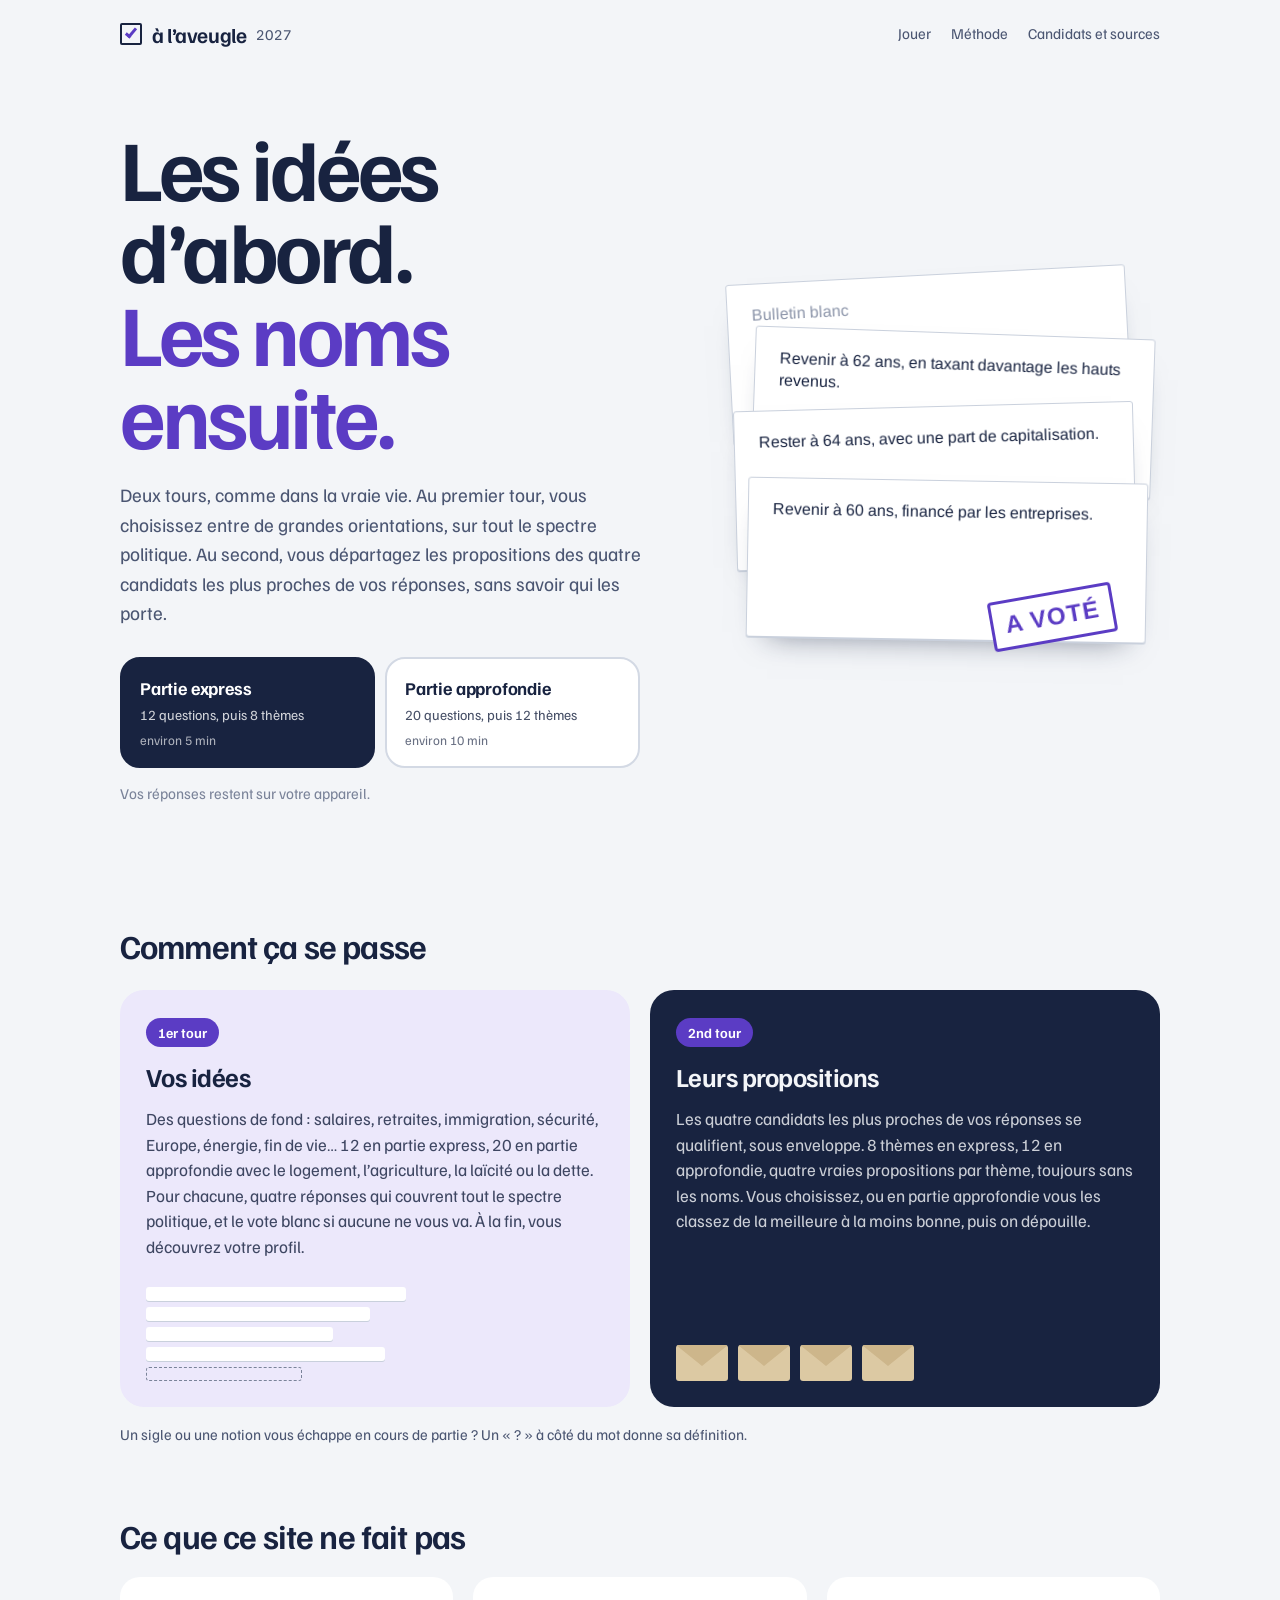
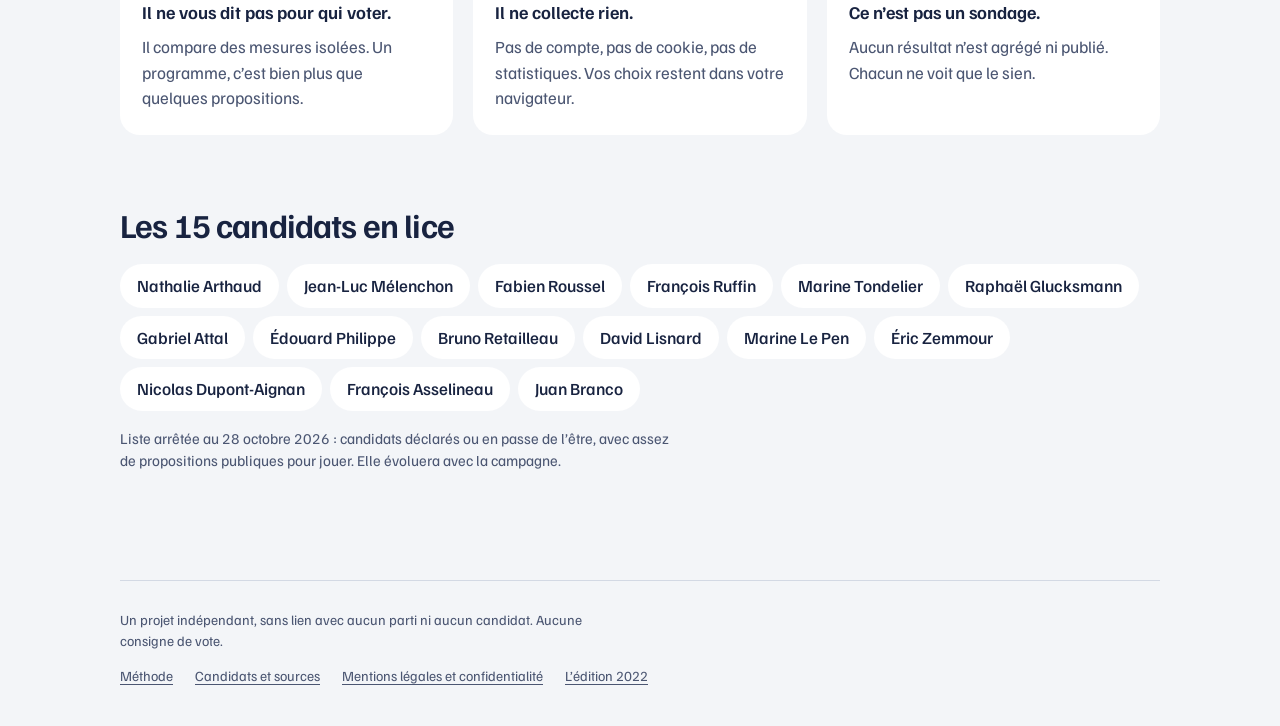
==== commit 12c1733a: "Partie approfondie : classement des propositions au second tour - Toucher les propositions dans l'or" ====
--- a/index.html
+++ b/index.html
@@ -11,8 +11,8 @@
   <meta name="theme-color" content="#F3F5F8" media="(prefers-color-scheme: light)">
   <meta name="theme-color" content="#10172A" media="(prefers-color-scheme: dark)">
   <link rel="icon" href="data:image/svg+xml,%3Csvg xmlns='http://www.w3.org/2000/svg' viewBox='0 0 32 32'%3E%3Crect x='3' y='6' width='26' height='20' rx='1.5' fill='%23fff' stroke='%23182340' stroke-width='2'/%3E%3Cpath d='M9 16.5l4.5 4L23 11' fill='none' stroke='%235B3CC4' stroke-width='3.2' stroke-linecap='round' stroke-linejoin='round'/%3E%3C/svg%3E">
-  <script type="module" crossorigin src="./assets/index-DDqGh8D1.js"></script>
-  <link rel="stylesheet" crossorigin href="./assets/index-BoQ_XNxM.css">
+  <script type="module" crossorigin src="./assets/index-CqIYoc2g.js"></script>
+  <link rel="stylesheet" crossorigin href="./assets/index-Dlsfs32g.css">
 </head>
 <body>
   <div id="root"></div>
--- a/assets/index-Dlsfs32g.css
+++ b/assets/index-Dlsfs32g.css
@@ -0,0 +1 @@
+@font-face{font-family:Familjen Grotesk Variable;font-style:normal;font-display:swap;font-weight:400 700;src:url(./familjen-grotesk-vietnamese-wght-normal-DKRsWTd7.woff2) format("woff2-variations");unicode-range:U+0102-0103,U+0110-0111,U+0128-0129,U+0168-0169,U+01A0-01A1,U+01AF-01B0,U+0300-0301,U+0303-0304,U+0308-0309,U+0323,U+0329,U+1EA0-1EF9,U+20AB}@font-face{font-family:Familjen Grotesk Variable;font-style:normal;font-display:swap;font-weight:400 700;src:url(./familjen-grotesk-latin-ext-wght-normal-Cvgdx4cy.woff2) format("woff2-variations");unicode-range:U+0100-02BA,U+02BD-02C5,U+02C7-02CC,U+02CE-02D7,U+02DD-02FF,U+0304,U+0308,U+0329,U+1D00-1DBF,U+1E00-1E9F,U+1EF2-1EFF,U+2020,U+20A0-20AB,U+20AD-20C0,U+2113,U+2C60-2C7F,U+A720-A7FF}@font-face{font-family:Familjen Grotesk Variable;font-style:normal;font-display:swap;font-weight:400 700;src:url(./familjen-grotesk-latin-wght-normal-CfZa4wxB.woff2) format("woff2-variations");unicode-range:U+0000-00FF,U+0131,U+0152-0153,U+02BB-02BC,U+02C6,U+02DA,U+02DC,U+0304,U+0308,U+0329,U+2000-206F,U+20AC,U+2122,U+2191,U+2193,U+2212,U+2215,U+FEFF,U+FFFD}@font-face{font-family:Arimo;font-style:normal;font-display:swap;font-weight:400;src:url(./arimo-latin-400-normal-Bqnq6eT5.woff2) format("woff2"),url(./arimo-latin-400-normal-Cd1L7MI3.woff) format("woff")}@font-face{font-family:Arimo;font-style:normal;font-display:swap;font-weight:700;src:url(./arimo-latin-700-normal-DhEW593l.woff2) format("woff2"),url(./arimo-latin-700-normal-x_huS3KV.woff) format("woff")}:root{--bg: #F3F5F8;--surface: #FFFFFF;--ink: #182340;--ink-soft: #4B5672;--ink-faint: #7A8399;--rule: #D3D9E4;--violet: #5B3CC4;--violet-wash: #ECE8FB;--slip: #FFFFFF;--slip-ink: #182340;--slip-edge: #C9D0DC;--btn: #182340;--btn-ink: #FFFFFF;--focus: #5B3CC4;--ui: "Familjen Grotesk Variable", "Familjen Grotesk", system-ui, sans-serif;--print: "Arimo", Arial, Helvetica, sans-serif;--gutter: 20px;--measure: 66ch;color-scheme:light}@media (prefers-color-scheme: dark){:root:not([data-theme=light]){--bg: #10172A;--surface: #182036;--ink: #E6EAF2;--ink-soft: #A3ADC2;--ink-faint: #7C869C;--rule: #2A3450;--violet: #A18BFF;--violet-wash: #241E44;--slip: #EEF1F6;--slip-ink: #182340;--slip-edge: #EEF1F6;--btn: #E6EAF2;--btn-ink: #10172A;--focus: #A18BFF;color-scheme:dark}}:root[data-theme=dark]{--bg: #10172A;--surface: #182036;--ink: #E6EAF2;--ink-soft: #A3ADC2;--ink-faint: #7C869C;--rule: #2A3450;--violet: #A18BFF;--violet-wash: #241E44;--slip: #EEF1F6;--slip-ink: #182340;--slip-edge: #EEF1F6;--btn: #E6EAF2;--btn-ink: #10172A;--focus: #A18BFF;color-scheme:dark}@media (min-width: 760px){:root{--gutter: 40px}}*,*:before,*:after{box-sizing:border-box}html{-webkit-text-size-adjust:100%}body{margin:0;background:var(--bg);color:var(--ink);font-family:var(--ui);font-size:17px;line-height:1.5;font-feature-settings:"ss01";-webkit-font-smoothing:antialiased}h1,h2,h3,p,ol,ul,dl,dd{margin:0}a{color:inherit;text-decoration-thickness:1px;text-underline-offset:3px}a:hover{text-decoration-color:var(--violet)}:focus-visible{outline:3px solid var(--focus);outline-offset:3px;border-radius:2px}button{font:inherit;color:inherit}[hidden]{display:none!important}.skip{position:absolute;left:-9999px}.skip:focus{left:var(--gutter);top:8px;background:var(--surface);padding:8px 12px;z-index:10}.site{min-height:100vh;display:flex;flex-direction:column}.main{flex:1;width:100%;max-width:1120px;margin:0 auto;padding:0 var(--gutter) 72px;outline:none}.masthead{width:100%;max-width:1120px;margin:0 auto;padding:18px var(--gutter);display:flex;flex-wrap:wrap;align-items:center;justify-content:space-between;gap:10px 24px}.wordmark{display:inline-flex;align-items:center;gap:10px;text-decoration:none}.wordmark-box{width:22px;height:22px;border:2px solid var(--ink);border-radius:2px;position:relative;flex:none}.wordmark-box:after{content:"";position:absolute;left:6px;top:1px;width:6px;height:12px;border:solid var(--violet);border-width:0 3px 3px 0;transform:rotate(40deg)}.wordmark-text{font-weight:650;font-size:21px;letter-spacing:-.02em}.wordmark-year{font-size:15px;color:var(--ink-soft);font-variant-numeric:tabular-nums}.nav{display:flex;gap:4px 20px;flex-wrap:wrap}.nav-link{text-decoration:none;color:var(--ink-soft);font-size:15px;padding:4px 0;border-bottom:2px solid transparent}.nav-link:hover{color:var(--ink)}.nav-link[aria-current=page]{color:var(--ink);border-bottom-color:var(--violet)}.btn{display:inline-flex;align-items:center;justify-content:center;min-height:48px;padding:0 24px;border-radius:999px;border:2px solid var(--btn);cursor:pointer;font-weight:600;font-size:17px;text-decoration:none;transition:background-color .18s,color .18s,border-color .18s,transform .18s}.btn-primary{background:var(--btn);color:var(--btn-ink)}.btn-primary:hover{background:var(--violet);border-color:var(--violet);color:#fff;transform:translateY(-1px)}.btn-big{min-height:58px;padding:0 34px;font-size:18px}.btn-quiet{background:transparent;color:var(--ink);border-color:transparent;text-decoration:underline;text-underline-offset:4px;padding:0 6px}.btn-quiet:hover{color:var(--violet)}.btn-small{min-height:40px;font-size:15px;font-weight:500}.btn:disabled{opacity:.45;cursor:default;transform:none}.hero{display:grid;gap:36px;align-items:center;padding:24px 0 56px}@media (min-width: 900px){.hero{grid-template-columns:1.1fr .9fr;padding:56px 0 88px;gap:56px}}.hero-title{font-weight:680;font-size:clamp(2.7rem,9vw,5.4rem);line-height:.96;letter-spacing:-.04em}.hero-line{display:block}.hero-blur{color:var(--violet);animation:unblur 1.4s cubic-bezier(.2,.7,.2,1) .5s both}@keyframes unblur{0%{filter:blur(14px);opacity:.25}to{filter:blur(0);opacity:1}}.hero-lede{margin-top:24px;font-size:19px;line-height:1.55;color:var(--ink-soft);max-width:50ch}.hero-actions{margin-top:30px;display:flex;flex-wrap:wrap;gap:12px;align-items:center}.hero-meta{margin-top:14px;font-size:15px;color:var(--ink-faint)}.hero-visual{position:relative}.fan{position:relative;height:380px;width:calc(100% - 36px);max-width:400px;margin:0 auto}.fan-slip{position:absolute;left:0;right:0;height:160px;padding:20px 24px;border-radius:3px;background:var(--slip);color:var(--slip-ink);border:1px solid var(--slip-edge);font-family:var(--print);font-size:16px;line-height:1.4;box-shadow:0 1px 0 var(--slip-edge),0 18px 30px -22px #18234099;animation:deal .6s cubic-bezier(.2,.8,.2,1) both;animation-delay:calc(var(--i) * .15s + .25s)}@keyframes deal{0%{translate:0 -70px;opacity:0}to{translate:0 0;opacity:1}}.fan-blank{top:0;transform:rotate(-3deg) translate(-10px);color:#8a93a8}.fan-0{top:58px;transform:rotate(2deg) translate(14px)}.fan-1{top:132px;transform:rotate(-1.5deg) translate(-4px)}.fan-2{top:206px;transform:rotate(1deg) translate(8px)}.fan-stamp,.stamp{font-family:var(--print);font-weight:700;color:var(--violet);border:3px solid var(--violet);border-radius:4px;padding:4px 12px;letter-spacing:.04em;text-transform:uppercase;pointer-events:none}.fan-stamp{position:absolute;right:6%;bottom:12px;font-size:24px;transform:rotate(-10deg);background:var(--slip);z-index:2;animation:slam .4s cubic-bezier(.2,.9,.3,1.4) 1.35s both}@keyframes slam{0%{scale:2.4;opacity:0}70%{opacity:1}to{scale:1;opacity:1}}.section-title{font-size:clamp(1.6rem,4.5vw,2.1rem);font-weight:650;letter-spacing:-.025em;line-height:1.12}.steps,.promise,.roster{padding:36px 0}.steps-list{list-style:none;padding:0;margin-top:24px;display:grid;gap:16px}@media (min-width: 760px){.steps-list{grid-template-columns:1fr 1fr;gap:20px}}.step{border-radius:24px;padding:28px 26px 26px;display:flex;flex-direction:column;gap:10px;overflow:hidden}.step-one{background:var(--violet-wash)}.step-two{background:#182340;color:#f3f5f8}:root[data-theme=dark] .step-two{background:#26305a}@media (prefers-color-scheme: dark){:root:not([data-theme=light]) .step-two{background:#26305a}}.step-tag{align-self:flex-start;font-size:14px;font-weight:650;padding:4px 12px;border-radius:999px;background:var(--violet);color:#fff}.step h3{font-size:26px;font-weight:680;letter-spacing:-.02em}.step p:not(.step-tag){color:inherit;opacity:.82;max-width:46ch}.step-art{margin-top:auto;padding-top:18px;display:grid;gap:6px;max-width:260px}.step-art span{height:14px;border-radius:3px;background:var(--slip);box-shadow:0 1px 0 var(--slip-edge)}.step-art span:nth-child(2){width:86%}.step-art span:nth-child(3){width:72%}.step-art span:nth-child(4){width:92%}.step-art span.dash{background:transparent;border:1.5px dashed var(--ink-faint);box-shadow:none;width:60%}.envelopes-art{grid-template-columns:repeat(4,52px);gap:10px}.envelopes-art i{height:36px;border-radius:3px;background:#dcc9a3;position:relative;overflow:hidden}.envelopes-art i:before{content:"";position:absolute;inset:0 0 auto;height:21px;background:#cdb68b;clip-path:polygon(0 0,100% 0,50% 100%)}.steps-help{margin-top:16px;font-size:15px;color:var(--ink-soft)}.promise-list{margin-top:22px;display:grid;gap:14px}@media (min-width: 760px){.promise-list{grid-template-columns:repeat(3,1fr);gap:20px}}.promise-list>div{background:var(--surface);border-radius:20px;padding:22px 22px 24px}.promise-list dt{font-weight:650;font-size:18px;margin-bottom:8px}.promise-list dd{color:var(--ink-soft)}.chips{list-style:none;padding:0;margin-top:20px;display:flex;flex-wrap:wrap;gap:8px}.chips a{display:inline-block;padding:8px 16px;border-radius:999px;background:var(--surface);text-decoration:none;font-weight:500;border:1.5px solid transparent;transition:border-color .15s,color .15s}.chips a:hover{border-color:var(--violet);color:var(--violet)}.roster-note{margin-top:16px;color:var(--ink-soft);max-width:62ch;font-size:15px}.ballot{max-width:720px;margin:0 auto;padding-top:20px}.ballot-head{display:flex;flex-direction:column;gap:10px;margin-bottom:30px}.ballot-round{font-size:15px;font-weight:600;color:var(--ink-soft)}.ballot-count{font-weight:400;color:var(--ink-faint);margin-left:8px;font-variant-numeric:tabular-nums}.ticks{display:flex;gap:4px}.tick{flex:1;height:5px;border-radius:1px;background:var(--rule)}.tick.is-done{background:var(--ink)}.tick.is-current{background:var(--violet)}.ballot-kicker{color:var(--violet);font-weight:600;font-size:15px}.ballot-prompt{margin-top:6px;font-size:clamp(1.6rem,5vw,2.25rem);line-height:1.15;font-weight:620;letter-spacing:-.02em;outline:none}.slips{margin-top:26px;display:grid;gap:12px}.ballot-sheet{animation:sheet-in .42s cubic-bezier(.2,.8,.2,1) both}.ballot.is-leaving .ballot-sheet{animation:sheet-out .26s ease-in forwards}@keyframes sheet-in{0%{opacity:0;translate:28px 0}to{opacity:1;translate:0 0}}@keyframes sheet-out{to{opacity:0;translate:-36px 0}}.slip{position:relative;padding:18px 20px;min-height:64px;border-radius:4px;background:var(--slip);color:var(--slip-ink);border:1px solid var(--slip-edge);font-family:var(--print);font-size:17px;line-height:1.45;box-shadow:0 1px 0 var(--slip-edge),0 10px 22px -20px #18234080;transition:transform .15s ease,box-shadow .15s ease,border-color .15s,opacity .2s;animation:slip-in .4s cubic-bezier(.2,.8,.2,1) both;animation-delay:calc(var(--i) * 60ms + 80ms)}@keyframes slip-in{0%{opacity:0;translate:0 14px}to{opacity:1;translate:0 0}}.slip-hit{position:absolute;top:0;right:0;bottom:0;left:0;z-index:1;width:100%;background:transparent;border:0;border-radius:inherit;cursor:pointer;padding:0}.slip-hit:disabled{cursor:default}.slip-hit:focus-visible{outline:3px solid var(--focus);outline-offset:3px}.slip-text{position:relative;display:block;pointer-events:none}.slip:has(.slip-hit:hover:not(:disabled)){border-color:var(--violet);box-shadow:0 0 0 1px var(--violet),0 14px 26px -18px #5b3cc48c;transform:translateY(-1px)}.slip:has(.slip-hit:active:not(:disabled)){transform:translateY(1px)}.slip.is-off{opacity:.38}.slip.is-chosen{z-index:1;border-color:var(--violet);box-shadow:0 0 0 2px var(--violet)}.slip-blank{background:transparent;color:var(--ink-soft);border:1.5px dashed var(--ink-faint);box-shadow:none;font-family:var(--ui)}.slip.slip-blank:has(.slip-hit:hover:not(:disabled)){color:var(--ink);box-shadow:none}.slip .stamp{position:absolute;right:12px;bottom:-16px;z-index:2;font-size:17px;background:var(--slip);transform:rotate(-7deg);animation:stamp .32s cubic-bezier(.2,.9,.3,1.3) both}@keyframes stamp{0%{transform:rotate(-7deg) scale(1.9);opacity:0}to{transform:rotate(-7deg) scale(1);opacity:1}}.ballot-note{margin-top:18px;font-size:14px;color:var(--ink-faint)}.ballot #back{margin-top:14px;margin-left:-6px}.term-q{position:relative;z-index:2;pointer-events:auto;display:inline-grid;place-items:center;width:19px;height:19px;margin:0 1px 0 4px;padding:0;vertical-align:2px;border:0;border-radius:50%;cursor:pointer;background:var(--violet-wash);color:var(--violet);font:700 12px/1 var(--ui);transition:background-color .15s,color .15s,transform .15s}.term-q:hover{background:var(--violet);color:#fff;transform:scale(1.12)}.slip .term-q,.fan .term-q{background:#ece8fb;color:#5b3cc4}.slip .term-q:hover{background:#5b3cc4;color:#fff}.ballot-prompt .term-q{vertical-align:6px;width:22px;height:22px;font-size:13px}.sheet{border:0;padding:0;margin:auto auto 0;width:100%;max-width:560px;background:var(--surface);color:var(--ink);border-radius:24px 24px 0 0;box-shadow:0 -20px 60px -20px #10172a80}.sheet[open]{animation:sheet-up .32s cubic-bezier(.2,.8,.2,1)}@keyframes sheet-up{0%{translate:0 40px;opacity:0}}@media (min-width: 640px){.sheet{margin:auto;border-radius:24px}}.sheet::backdrop{background:#10172a73;-webkit-backdrop-filter:blur(2px);backdrop-filter:blur(2px)}.sheet-body{padding:26px 24px calc(22px + env(safe-area-inset-bottom,0px));display:grid;gap:10px}.sheet-kicker{font-size:14px;font-weight:600;color:var(--violet)}.sheet-title{font-size:26px;font-weight:680;letter-spacing:-.02em;line-height:1.15}.sheet-text{font-size:17px;line-height:1.55;color:var(--ink-soft)}.sheet-close{margin-top:10px;justify-self:start}.interlude{max-width:760px;margin:0 auto;padding-top:20px}.family-name{margin-top:12px;font-size:clamp(2.3rem,8vw,4rem);line-height:1;font-weight:650;letter-spacing:-.035em}.family-summary{margin-top:16px;font-size:19px;color:var(--ink-soft);max-width:54ch}.interlude-blank{margin-top:12px;color:var(--ink-faint);font-size:15px}.gauges,.positions{margin-top:36px;display:grid;gap:22px}.gauge-label{font-weight:600;font-size:15px}.gauge-track{position:relative;height:22px;margin-top:6px}.gauge-track:before{content:"";position:absolute;left:0;right:0;top:10px;height:2px;background:var(--rule)}.gauge-track:after{content:"";position:absolute;left:50%;top:5px;width:1px;height:12px;background:var(--ink-faint)}.gauge-dot{position:absolute;top:2px;left:var(--to);width:18px;height:18px;margin-left:-9px;border-radius:50%;background:var(--violet);box-shadow:0 0 0 4px var(--bg);animation:dot-in 1s cubic-bezier(.2,.8,.2,1) both;animation-delay:calc(var(--i) * .12s + .7s)}@keyframes dot-in{0%{left:50%;scale:.4;opacity:0}30%{opacity:1}}.reveal-0,.reveal-1,.reveal-2,.gauges,.sealed,.interlude-actions{animation:rise .6s cubic-bezier(.2,.8,.2,1) both}.reveal-1{animation:focus-in 1.1s cubic-bezier(.2,.7,.2,1) .15s both}.reveal-2{animation-delay:.45s}.gauges{animation-delay:.6s}.sealed{animation-delay:1.2s}.interlude-actions{animation-delay:1.6s}@keyframes rise{0%{opacity:0;translate:0 16px}to{opacity:1;translate:0 0}}@keyframes focus-in{0%{opacity:0;filter:blur(12px);letter-spacing:.02em}to{opacity:1;filter:blur(0)}}.gauge-mark{position:absolute;top:3px;width:3px;height:16px;margin-left:-1.5px;background:var(--ink);opacity:.55;border-radius:1px}.gauge-ends{display:flex;justify-content:space-between;gap:16px;font-size:13px;color:var(--ink-faint)}.gauge-ends span:last-child{text-align:right}.gauge-none{font-size:13px;color:var(--ink-faint);font-style:italic}.sealed{margin-top:36px;padding:24px;border-radius:22px;background:var(--surface);display:grid;gap:20px}.sealed-text{max-width:52ch}.envelopes{display:flex;gap:14px;flex-wrap:wrap}.envelope{position:relative;width:74px;height:50px;background:#dcc9a3;border-radius:3px;overflow:hidden;box-shadow:0 10px 18px -14px #0009;animation:env-drop .5s cubic-bezier(.2,.9,.3,1.2) both;animation-delay:calc(var(--i) * .13s + 1.4s)}@keyframes env-drop{0%{opacity:0;translate:0 -24px;rotate:-10deg}to{opacity:1;translate:0 0;rotate:0deg}}.envelope:before{content:"";position:absolute;left:0;right:0;top:0;height:30px;background:#cdb68b;clip-path:polygon(0 0,100% 0,50% 100%)}.interlude-actions{margin-top:36px;display:flex;flex-wrap:wrap;gap:12px;align-items:center}.results{max-width:760px;margin:0 auto;padding-top:20px}.page-title{font-size:clamp(2.2rem,7vw,3.4rem);line-height:1.02;font-weight:650;letter-spacing:-.03em;margin-top:8px}.results-lede{margin-top:16px;color:var(--ink-soft);font-size:18px;max-width:56ch}.count{list-style:none;padding:0;margin-top:30px;border-top:2px solid var(--ink)}.count-row{display:grid;grid-template-columns:36px 1fr;gap:6px 14px;align-items:center;padding:16px 0;border-bottom:1px solid var(--rule)}@media (min-width: 640px){.count-row{grid-template-columns:44px 1fr 220px}}.count-rank{font-size:28px;font-weight:650;font-variant-numeric:tabular-nums;color:var(--ink-faint)}.count-row.is-first .count-rank{color:var(--violet)}.count-name{font-size:21px;font-weight:620;letter-spacing:-.01em}.count-row.is-first .count-name{font-size:26px}.count-party{font-size:14px;color:var(--ink-soft)}.count-sealed{color:var(--ink-faint);font-style:italic}.count-row.is-open .count-who{animation:unseal .45s ease both}@keyframes unseal{0%{opacity:0;transform:translateY(6px)}to{opacity:1;transform:none}}.count-votes{grid-column:2;display:flex;align-items:center;gap:12px}@media (min-width: 640px){.count-votes{grid-column:3}}.count-bar{flex:1;height:8px;background:var(--rule);border-radius:1px;overflow:hidden}.count-bar span{display:block;height:100%;background:var(--ink);transform-origin:left;transition:transform .6s ease}.count-row.is-first .count-bar span{background:var(--violet)}.count-row:not(.is-open) .count-bar span{transform:scaleX(0)!important}.count-num{font-size:15px;color:var(--ink-soft);font-variant-numeric:tabular-nums;min-width:52px;text-align:right}.count-blank .count-name{font-weight:500;color:var(--ink-soft);font-size:18px}.results-actions{margin-top:28px;display:flex;flex-wrap:wrap;gap:12px;align-items:center}.share-status{font-size:14px;color:var(--ink-soft)}.detail,.recap{margin-top:48px;padding-top:32px;border-top:1px solid var(--rule)}.picks{list-style:none;padding:0;margin-top:20px;display:grid;gap:0}.pick{padding:20px 0;border-bottom:1px solid var(--rule)}.pick-theme{font-size:14px;font-weight:600;color:var(--violet)}.pick-text{margin-top:6px;font-family:var(--print);font-size:17px;line-height:1.45;max-width:var(--measure)}.pick-blank{font-family:var(--ui);color:var(--ink-faint)}.pick-author{margin-top:8px;font-weight:620}.pick-meta{font-size:14px;color:var(--ink-soft)}.source{color:var(--ink-soft)}.pick-others{margin-top:10px}.pick-others summary{cursor:pointer;font-size:14px;color:var(--ink-soft)}.pick-others ul{list-style:none;padding:6px 0 0 14px;border-left:2px solid var(--rule);margin-top:8px;display:grid;gap:14px}.pick-others ul p:first-child{font-family:var(--print);font-size:16px}.recap p{margin-top:12px;max-width:var(--measure)}.fineprint{font-size:14px;color:var(--ink-faint)}.prose-page{max-width:720px;padding-top:20px}.prose-page.wide{max-width:860px}.prose-page .lede{margin-top:16px;font-size:19px;color:var(--ink-soft);max-width:56ch}.prose-page h2{margin-top:44px;font-size:24px;font-weight:620;letter-spacing:-.015em}.prose-page>p,.prose-page>ul,.prose-page>ol{margin-top:14px;max-width:var(--measure)}.prose-page ul,.prose-page ol{padding-left:22px;display:grid;gap:8px}.axis-list strong{font-weight:620}.kinds li{padding-left:4px}.kind-count{color:var(--ink-faint);font-size:15px;margin-left:6px}.positions{margin-top:22px}.muted{color:var(--ink-faint)}.cands{margin-top:32px;border-top:2px solid var(--ink)}.cand{border-bottom:1px solid var(--rule)}.cand summary{cursor:pointer;padding:18px 0;list-style:none;display:grid;gap:2px}.cand summary::-webkit-details-marker{display:none}.cand summary:after{content:"+";position:absolute;right:0}.cand{position:relative}.cand summary{position:relative;padding-right:32px}.cand summary:after{top:16px;font-size:22px;color:var(--ink-soft)}.cand[open] summary:after{content:"−"}.cand-name{font-size:20px;font-weight:620}.cand-party{color:var(--ink-soft);font-size:15px}.cand-note{color:var(--ink-faint);font-size:14px}.cand-cards{list-style:none;padding:0 0 22px!important;display:grid;gap:18px!important}.cand-cards p:nth-child(2){font-family:var(--print);margin-top:4px}.empty{max-width:640px;padding-top:40px;display:grid;gap:18px;justify-items:start}.footer{width:calc(100% - 2 * var(--gutter));max-width:calc(1120px - 2 * var(--gutter));margin:0 auto;padding:28px 0 40px;border-top:1px solid var(--rule);display:grid;gap:14px}.footer-claim{font-size:14px;color:var(--ink-soft);max-width:60ch}.footer-nav{display:flex;flex-wrap:wrap;gap:8px 22px;font-size:14px}.footer-nav a{color:var(--ink-soft)}@media (prefers-reduced-motion: reduce){*,*:before,*:after{animation:none!important;transition:none!important}.tv-card.is-open .tv-inner{transform:none}.tv-back{display:none}.tv-front{transform:none}}.table-wrap{margin-top:12px;overflow-x:auto;max-width:100%}.pos-table{border-collapse:collapse;font-size:14px;font-variant-numeric:tabular-nums;min-width:560px}.pos-table th,.pos-table td{padding:7px 10px;border-bottom:1px solid var(--rule);text-align:right}.pos-table th:first-child{text-align:left;font-weight:500}.pos-table thead th{font-weight:600;color:var(--ink-soft)}.urn-stage{margin-top:28px;display:grid;justify-items:center;gap:18px;padding:10px 0 20px}.urn{position:relative;width:230px;height:270px}.urn-box{position:absolute;left:0;right:0;bottom:0;height:170px;z-index:2;border:3px solid var(--ink);border-top-width:10px;border-radius:8px 8px 12px 12px;background:color-mix(in srgb,var(--ink) 7%,transparent);-webkit-backdrop-filter:blur(1px);backdrop-filter:blur(1px)}.urn-slot{position:absolute;left:50%;top:-10px;width:96px;height:10px;margin-left:-48px;background:var(--bg)}.urn-env{position:absolute;left:50%;top:0;width:84px;height:56px;margin-left:-42px;z-index:1;background:#dcc9a3;border-radius:3px;overflow:hidden;box-shadow:0 8px 16px -12px #0009;animation:into-urn .9s cubic-bezier(.5,0,.6,1) both;animation-delay:calc(var(--i) * .42s + .2s)}.urn-env:before{content:"";position:absolute;inset:0 0 auto;height:32px;background:#cdb68b;clip-path:polygon(0 0,100% 0,50% 100%)}@keyframes into-urn{0%{opacity:0;translate:0 -40px;rotate:-6deg}25%{opacity:1;translate:0 10px;rotate:0deg}to{opacity:1;translate:calc((var(--i) - 1.5) * 26px) 180px;rotate:calc((var(--i) - 1.5) * 9deg)}}.urn-caption{color:var(--ink-soft);animation:rise .5s ease .3s both}.count-row.is-open .count-who{animation:unseal .5s cubic-bezier(.2,.8,.2,1) both}@keyframes unseal{0%{opacity:0;translate:0 10px;filter:blur(8px)}to{opacity:1;translate:0 0;filter:blur(0)}}.count-sealed:before{content:"";display:inline-block;width:30px;height:20px;margin-right:10px;vertical-align:-4px;background:#dcc9a3;border-radius:2px;clip-path:polygon(0 0,50% 55%,100% 0,100% 100%,0 100%)}.tie-banner{margin-bottom:18px;padding:14px 18px;border-radius:16px;background:var(--violet);color:#fff;font-weight:600;line-height:1.4;animation:rise .5s cubic-bezier(.2,.8,.2,1) both}.plateau{margin-top:28px;padding:14px;border-radius:26px;background:#182340;color:#f3f5f8;box-shadow:0 30px 60px -40px #10172acc;animation:rise .5s cubic-bezier(.2,.8,.2,1) both}@media (min-width: 640px){.plateau{padding:18px}}:root[data-theme=dark] .plateau{background:#1d2647}@media (prefers-color-scheme: dark){:root:not([data-theme=light]) .plateau{background:#1d2647}}.plateau-bar{display:flex;align-items:center;gap:10px;padding:4px 6px 14px;font-size:14px;font-weight:600}.plateau-bar-right{margin-left:auto;font-weight:400;opacity:.7;font-variant-numeric:tabular-nums}.live-dot{width:10px;height:10px;border-radius:50%;background:#a18bff;box-shadow:0 0 #a18bffb3;animation:live 1.6s infinite}@keyframes live{70%{box-shadow:0 0 0 9px #a18bff00}to{box-shadow:0 0 #a18bff00}}.tv-grid{list-style:none;padding:0;margin:0;display:grid;gap:10px}@media (min-width: 640px){.tv-grid{grid-template-columns:repeat(3,1fr)}.tv-card.is-winner{grid-column:1 / -1}}.tv-card{perspective:1200px;display:grid}.tv-inner{display:grid;height:100%;transform-style:preserve-3d;transition:transform .75s cubic-bezier(.3,.7,.2,1)}.tv-card.is-open .tv-inner{transform:rotateY(180deg)}.tv-face{grid-area:1 / 1;backface-visibility:hidden;-webkit-backface-visibility:hidden;border-radius:18px;min-height:112px}.tv-back{position:relative;overflow:hidden;background:#dcc9a3;display:grid;place-items:center}.tv-env{position:absolute;inset:0 0 auto;height:62%;background:#cdb68b;clip-path:polygon(0 0,100% 0,50% 100%)}.tv-rank-back{position:relative;font-size:40px;font-weight:700;color:#18234059}.tv-front{transform:rotateY(180deg);position:relative;overflow:hidden;background:#fff;color:#182340;padding:14px 16px 16px;display:grid;grid-template-columns:auto 1fr auto;grid-template-rows:auto auto auto;column-gap:12px;row-gap:4px;align-items:center}.tv-rank{grid-column:1 / -1;justify-self:start;font-size:12px;font-weight:700;padding:2px 9px;border-radius:999px;background:#ece8fb;color:#5b3cc4}.tv-mono{grid-row:2;width:48px;height:48px;border-radius:50%;display:grid;place-items:center;font-weight:700;font-size:17px;letter-spacing:.02em;background:#182340;color:#fff}.tv-who{grid-row:2;min-width:0}.tv-name{font-weight:680;font-size:18px;line-height:1.15;letter-spacing:-.01em}.tv-party{font-size:13px;color:#4b5672;line-height:1.3}.tv-pct{grid-row:2;font-size:30px;font-weight:700;font-variant-numeric:tabular-nums;letter-spacing:-.03em}.tv-pct span{font-size:.55em;font-weight:600}.tv-votes{grid-column:1 / -1;grid-row:3;font-size:13px;color:#4b5672}.tv-bar{grid-column:1 / -1;height:6px;border-radius:3px;background:#e3e7ef;overflow:hidden;margin-top:4px}.tv-bar span{display:block;height:100%;background:#182340;transform-origin:left;transition:transform 1s cubic-bezier(.2,.8,.2,1) .35s;border-radius:3px}.tv-card.is-winner .tv-front{background:#5b3cc4;color:#fff;padding:20px 22px 22px;min-height:160px}.tv-card.is-winner .tv-face{min-height:160px}.tv-card.is-winner .tv-rank{background:#ffffff2e;color:#fff;font-size:13px}.tv-card.is-winner .tv-mono{width:72px;height:72px;font-size:26px;background:#fff;color:#5b3cc4}.tv-card.is-winner .tv-name{font-size:clamp(22px,5vw,32px)}.tv-card.is-winner .tv-party,.tv-card.is-winner .tv-votes{color:#fffc}.tv-card.is-winner .tv-pct{font-size:clamp(38px,9vw,56px)}.tv-card.is-winner .tv-bar{background:#ffffff40}.tv-card.is-winner .tv-bar span{background:#fff}.tv-card.is-winner.is-open .tv-front:after{content:"";position:absolute;top:0;right:0;bottom:0;left:0;pointer-events:none;background:linear-gradient(105deg,transparent 35%,rgba(255,255,255,.35) 50%,transparent 65%);translate:-100% 0;animation:shine 1.2s ease .9s both}@keyframes shine{to{translate:100% 0}}.plateau-foot{padding:14px 6px 4px;font-size:14px;display:grid;gap:6px;opacity:.9}.plateau-foot .blank-ahead{color:#fff;font-size:16px}.method-h3{margin-top:28px;font-size:19px;font-weight:650}.formats{margin-top:14px;display:grid;gap:10px;max-width:520px}@media (min-width: 520px){.formats{grid-template-columns:1fr 1fr}}.hero-actions:empty{display:none}.hero-actions:empty+.formats{margin-top:30px}.format{display:grid;gap:2px;text-align:left;cursor:pointer;padding:16px 18px 15px;border-radius:20px;background:var(--surface);color:var(--ink);border:2px solid var(--rule);transition:border-color .18s,transform .18s,box-shadow .18s,background-color .18s}.format:hover{border-color:var(--violet);transform:translateY(-2px);box-shadow:0 14px 28px -20px #5b3cc4b3}.format.is-main{background:var(--btn);color:var(--btn-ink);border-color:var(--btn)}.format.is-main:hover{background:var(--violet);border-color:var(--violet);color:#fff}.format-name{font-size:18px;font-weight:680;letter-spacing:-.01em}.format-meta{font-size:14px;opacity:.8}.format-time{font-size:13px;opacity:.65;margin-top:4px}.rank-help{margin-top:10px;font-size:15px;color:var(--ink-soft);min-height:1.5em}.slip.is-ranking{padding-left:62px}.rank-badge{position:absolute;left:14px;top:16px;width:34px;height:34px;border-radius:50%;display:grid;place-items:center;font:700 17px/1 var(--ui);border:2px dashed #B9C0CE;color:transparent;pointer-events:none;transition:background-color .2s,border-color .2s}.slip.is-ranked .rank-badge{border:0;background:#5b3cc4;color:#fff;animation:pop .35s cubic-bezier(.2,.9,.3,1.5) both}@keyframes pop{0%{scale:.3}to{scale:1}}.slip.is-ranked{border-color:#5b3cc4;box-shadow:0 0 0 1px #5b3cc4,0 10px 22px -20px #18234080}.slip.is-ranking.is-off{opacity:.55}.rank-actions{margin:18px 0 14px;display:flex;flex-wrap:wrap;gap:10px;align-items:center}
